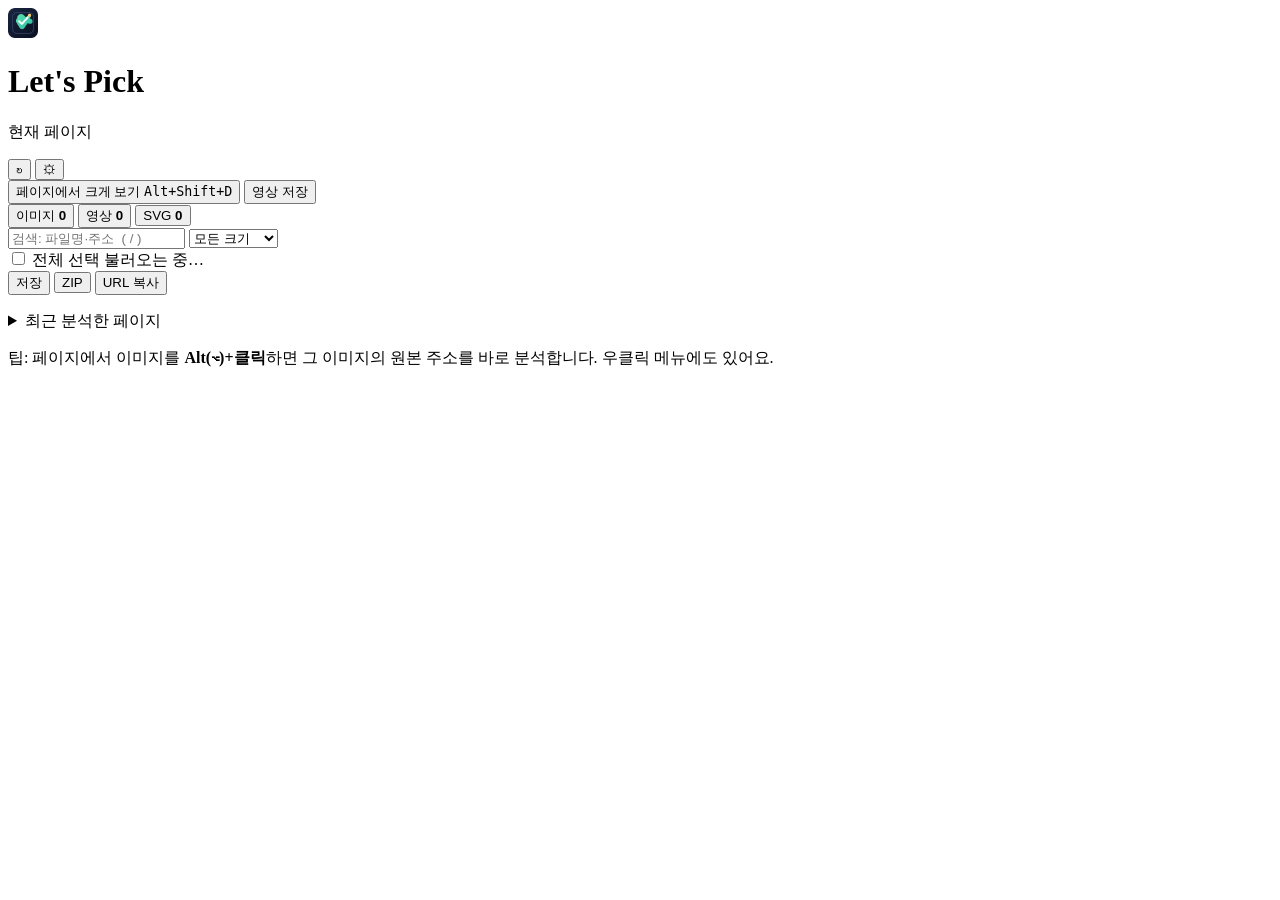
==== popup.html @ caf3a01e "Rename extension to Let's Pick and refresh icons" ====
<!doctype html>
<html lang="ko">
<meta charset="utf-8">
<title>Let's Pick</title>
<link rel="stylesheet" href="popup.css">
<main>
  <header>
    <img src="icon-48.png" width="30" height="30" alt="">
    <div class="title">
      <h1>Let's Pick <small id="ver"></small></h1>
      <p id="pageHost">현재 페이지</p>
    </div>
    <button id="refresh" class="icon" type="button" title="다시 찾기">↻</button>
    <button id="settings" class="icon" type="button" title="설정">⚙</button>
  </header>

  <div class="primary">
    <button id="openPanel" type="button" class="brand" title="페이지 위에 큰 패널을 엽니다">
      페이지에서 크게 보기 <kbd id="panelKey">Alt+Shift+D</kbd>
    </button>
    <button id="oneClickVideo" type="button" title="재생 중인 영상을 원본 파일로 저장하거나, 막혀 있으면 끝까지 녹화합니다">영상 저장</button>
  </div>

  <nav class="tabs" role="tablist">
    <button data-tab="images" class="active" type="button">이미지 <b id="n-images">0</b></button>
    <button data-tab="videos" type="button">영상 <b id="n-videos">0</b></button>
    <button data-tab="svgs" type="button">SVG <b id="n-svgs">0</b></button>
  </nav>

  <div class="filters">
    <input id="search" type="search" placeholder="검색: 파일명·주소  ( / )" autocomplete="off">
    <select id="minPx" title="작은 썸네일·아이콘 숨기기">
      <option value="0">모든 크기</option>
      <option value="200">200px 이상</option>
      <option value="400">400px 이상</option>
      <option value="800">800px 이상</option>
    </select>
  </div>

  <div class="toolbar">
    <label><input id="selectAll" type="checkbox"> 전체 선택</label>
    <span id="count">불러오는 중…</span>
  </div>

  <section id="list" class="grid" aria-live="polite"></section>

  <footer>
    <button id="download" type="button" class="brand">저장</button>
    <button id="zip" type="button">ZIP</button>
    <button id="copy" type="button">URL 복사</button>
  </footer>
  <p id="status" role="status"></p>

  <details id="historyBox">
    <summary>최근 분석한 페이지</summary>
    <section id="history"></section>
  </details>

  <p class="tips">팁: 페이지에서 이미지를 <b>Alt(⌥)+클릭</b>하면 그 이미지의 원본 주소를 바로 분석합니다. 우클릭 메뉴에도 있어요.</p>
</main>
<script src="shared.js"></script>
<script src="popup.js"></script>
</html>
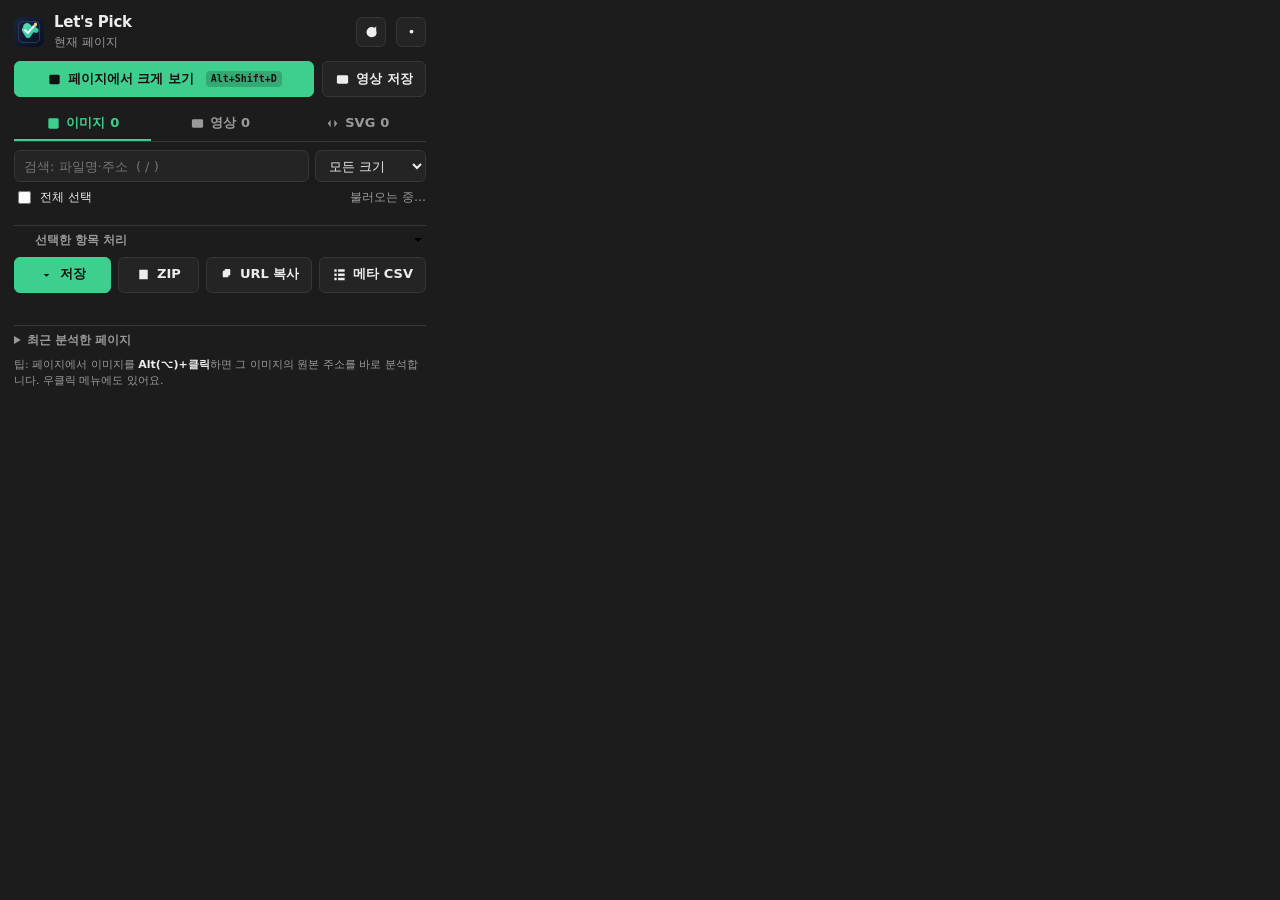
==== commit a0ce1454: "Clean workspace and back up Let's Pick v1.2.0" ====
--- a/popup.html
+++ b/popup.html
@@ -10,21 +10,21 @@
       <h1>Let's Pick <small id="ver"></small></h1>
       <p id="pageHost">현재 페이지</p>
     </div>
-    <button id="refresh" class="icon" type="button" title="다시 찾기">↻</button>
-    <button id="settings" class="icon" type="button" title="설정">⚙</button>
+    <button id="refresh" class="icon" type="button" title="다시 찾기" aria-label="다시 찾기"><svg class="btn-icon" viewBox="0 0 32 32" aria-hidden="true"><path d="M26 12a11 11 0 1 0 1 8"/><path d="M26 5v7h-7"/></svg></button>
+    <button id="settings" class="icon" type="button" title="설정" aria-label="설정"><svg class="btn-icon" viewBox="0 0 32 32" aria-hidden="true"><circle cx="16" cy="16" r="4"/><path d="M16 4v4M16 24v4M4 16h4M24 16h4M7.5 7.5l2.8 2.8M21.7 21.7l2.8 2.8M24.5 7.5l-2.8 2.8M10.3 21.7l-2.8 2.8"/></svg></button>
   </header>
 
   <div class="primary">
     <button id="openPanel" type="button" class="brand" title="페이지 위에 큰 패널을 엽니다">
-      페이지에서 크게 보기 <kbd id="panelKey">Alt+Shift+D</kbd>
+      <svg class="btn-icon" viewBox="0 0 32 32" aria-hidden="true"><rect x="5" y="6" width="22" height="20" rx="3"/><path d="M9 11h14M9 16h9M9 21h12"/></svg><span class="btn-label">페이지에서 크게 보기</span> <kbd id="panelKey">Alt+Shift+D</kbd>
     </button>
-    <button id="oneClickVideo" type="button" title="재생 중인 영상을 원본 파일로 저장하거나, 막혀 있으면 끝까지 녹화합니다">영상 저장</button>
+    <button id="oneClickVideo" type="button" title="재생 중인 영상을 원본 파일로 저장하거나, 막혀 있으면 끝까지 녹화합니다"><svg class="btn-icon" viewBox="0 0 32 32" aria-hidden="true"><rect x="4" y="7" width="24" height="18" rx="3"/><path d="m13 12 7 4-7 4v-8Z"/></svg><span class="btn-label">영상 저장</span></button>
   </div>
 
   <nav class="tabs" role="tablist">
-    <button data-tab="images" class="active" type="button">이미지 <b id="n-images">0</b></button>
-    <button data-tab="videos" type="button">영상 <b id="n-videos">0</b></button>
-    <button data-tab="svgs" type="button">SVG <b id="n-svgs">0</b></button>
+    <button data-tab="images" class="active" type="button"><svg class="tab-icon" viewBox="0 0 32 32" aria-hidden="true"><rect x="5" y="5" width="22" height="22" rx="3"/><circle cx="11" cy="12" r="2"/><path d="m6 23 7-7 4 4 3-3 6 6"/></svg>이미지 <b id="n-images">0</b></button>
+    <button data-tab="videos" type="button"><svg class="tab-icon" viewBox="0 0 32 32" aria-hidden="true"><rect x="4" y="7" width="24" height="18" rx="3"/><path d="m13 12 7 4-7 4v-8Z"/></svg>영상 <b id="n-videos">0</b></button>
+    <button data-tab="svgs" type="button"><svg class="tab-icon" viewBox="0 0 32 32" aria-hidden="true"><path d="m12 8-6 8 6 8M20 8l6 8-6 8M18 5l-4 22"/></svg>SVG <b id="n-svgs">0</b></button>
   </nav>
 
   <div class="filters">
@@ -44,11 +44,15 @@
 
   <section id="list" class="grid" aria-live="polite"></section>
 
-  <footer>
-    <button id="download" type="button" class="brand">저장</button>
-    <button id="zip" type="button">ZIP</button>
-    <button id="copy" type="button">URL 복사</button>
-  </footer>
+  <details class="bulk-group" open>
+    <summary><svg class="group-icon" viewBox="0 0 32 32" aria-hidden="true"><path d="M7 6h18M7 16h18M7 26h18"/><path d="M3 6h.01M3 16h.01M3 26h.01"/></svg><span>선택한 항목 처리</span><svg class="group-chevron" viewBox="0 0 32 32" aria-hidden="true"><path d="m8 10 8 8 8-8"/></svg></summary>
+    <footer class="bulk-actions">
+      <button id="download" type="button" class="brand"><svg class="btn-icon" viewBox="0 0 32 32" aria-hidden="true"><path d="M16 4v17M10 15l6 6 6-6M6 25h20"/></svg><span class="btn-label">저장</span></button>
+      <button id="zip" type="button"><svg class="btn-icon" viewBox="0 0 32 32" aria-hidden="true"><path d="M7 6h18v20H7zM12 6v4M16 6v4M20 6v4"/><path d="M13 17h6M13 21h6"/></svg><span class="btn-label">ZIP</span></button>
+      <button id="copy" type="button"><svg class="btn-icon" viewBox="0 0 32 32" aria-hidden="true"><rect x="8" y="8" width="12" height="14" rx="2"/><path d="M12 8V6a2 2 0 0 1 2-2h8a2 2 0 0 1 2 2v10a2 2 0 0 1-2 2h-2"/></svg><span class="btn-label">URL 복사</span></button>
+      <button id="meta" type="button"><svg class="btn-icon" viewBox="0 0 32 32" aria-hidden="true"><path d="M5 5h5v5H5V5Zm0 9h5v5H5v-5Zm0 9h5v5H5v-5Zm8-18h14v5H13V5Zm0 9h14v5H13v-5Zm0 9h14v5H13v-5Z"/></svg><span class="btn-label">메타 CSV</span></button>
+    </footer>
+  </details>
   <p id="status" role="status"></p>
 
   <details id="historyBox">
--- a/popup.css
+++ b/popup.css
@@ -0,0 +1,80 @@
+*{box-sizing:border-box}
+:root{--brand:#3ecf8e;--brand-hover:#65d9a5;--bg:#1c1c1c;--surface:#242424;--overlay:#2e2e2e;--fg:#ededed;--muted:#9a9a9a;--border:#363636;--danger:#f87171}
+body{margin:0;width:440px;color:var(--fg);font:13px/1.45 ui-sans-serif,system-ui,-apple-system,"Apple SD Gothic Neo","Malgun Gothic",sans-serif;background:var(--bg)}
+main{padding:12px 14px 10px}
+header{display:flex;align-items:center;gap:10px;margin-bottom:10px}
+header img{border-radius:6px}
+.title{min-width:0;flex:1}
+h1{font-size:15px;margin:0;font-weight:650;letter-spacing:-.3px}
+h1 small{color:var(--muted);font-size:11px;font-weight:600;margin-left:4px}
+#pageHost{margin:0;color:var(--muted);font-size:12px;white-space:nowrap;overflow:hidden;text-overflow:ellipsis}
+button{font:inherit;cursor:pointer}
+button:disabled{opacity:.45;cursor:default}
+.icon{width:30px;height:30px;border:1px solid var(--border);border-radius:6px;background:var(--surface);color:var(--fg);font-size:15px;line-height:1;display:inline-flex;align-items:center;justify-content:center}
+.icon:hover{background:var(--overlay)}
+.primary{display:grid;grid-template-columns:1fr auto;gap:8px;margin-bottom:10px}
+.primary button,footer button{min-height:36px;border:1px solid var(--border);border-radius:6px;background:var(--surface);color:var(--fg);font-weight:650;padding:0 12px}
+.primary button:hover:not(:disabled),footer button:hover:not(:disabled){background:var(--overlay)}
+button.brand{background:var(--brand)!important;border-color:var(--brand)!important;color:#111!important}
+button.brand:hover:not(:disabled){background:var(--brand-hover)!important}
+kbd{display:inline-block;margin-left:6px;padding:0 5px;border-radius:4px;background:rgb(0 0 0 / 18%);font:600 10px/16px ui-monospace,Menlo,monospace}
+.tabs{display:grid;grid-template-columns:repeat(3,1fr);border-bottom:1px solid var(--border);margin-bottom:8px}
+.tabs button{min-height:34px;border:0;border-bottom:2px solid transparent;background:transparent;color:var(--muted);font-weight:650}
+.tabs button.active{color:var(--brand);border-color:var(--brand)}
+.tabs b{font-weight:600}
+.filters{display:flex;gap:6px;margin-bottom:6px}
+.filters input,.filters select{height:32px;border:1px solid var(--border);border-radius:6px;background:var(--surface);color:var(--fg);padding:0 9px;font:inherit}
+.filters input{flex:1;min-width:0}
+.filters input:focus,.filters select:focus{outline:2px solid rgb(62 207 142 / 45%);border-color:var(--brand)}
+.toolbar{display:flex;align-items:center;justify-content:space-between;margin:4px 0 8px;color:var(--muted);font-size:12px}
+.toolbar label{display:flex;align-items:center;gap:6px;color:var(--fg);cursor:pointer}
+.grid{display:grid;grid-template-columns:repeat(3,minmax(0,1fr));gap:7px;max-height:330px;overflow:auto;padding-right:2px}
+.tile{position:relative;border:1px solid var(--border);border-radius:7px;background:var(--surface);overflow:hidden;cursor:pointer}
+.tile:hover{border-color:#555}
+.tile.checked{border-color:var(--brand);box-shadow:0 0 0 1px var(--brand) inset}
+.tile .check{position:absolute;left:6px;top:6px;z-index:2;width:16px;height:16px;accent-color:var(--brand);cursor:pointer}
+.thumb{display:block;width:100%;height:92px;object-fit:cover;background:#111}
+.svg-thumb{object-fit:contain;padding:14px;background:#f4f1ea}
+.video-thumb,.broken{display:flex;align-items:center;justify-content:center;color:var(--muted);font-size:12px}
+.meta{padding:4px 6px 0;color:var(--muted);font-size:10.5px;white-space:nowrap;overflow:hidden;text-overflow:ellipsis}
+.actions{display:flex;gap:3px;padding:4px 5px 5px}
+.actions button{flex:1;min-width:0;height:22px;border:1px solid var(--border);border-radius:4px;background:var(--bg);color:var(--fg);font-size:11px;padding:0}
+.actions button:hover{border-color:var(--brand);color:var(--brand)}
+.empty{grid-column:1/-1;margin:22px 6px;text-align:center;color:var(--muted);font-size:12px;line-height:1.6}
+.empty.small{margin:8px 0}
+footer{display:grid;grid-template-columns:1.3fr 1fr 1fr;gap:7px;margin-top:10px}
+#status{min-height:18px;margin:8px 0 2px;color:var(--brand);font-size:12px}
+#status.error{color:var(--danger)}
+details{margin-top:6px;border-top:1px solid var(--border);padding-top:6px}
+summary{cursor:pointer;color:var(--muted);font-size:12px;font-weight:600}
+.hist{display:block;margin-top:6px;padding:7px 9px;border:1px solid var(--border);border-radius:6px;color:var(--fg);text-decoration:none;background:var(--surface)}
+.hist:hover{border-color:var(--brand)}
+.hist b{display:block;font-size:12px;overflow:hidden;text-overflow:ellipsis;white-space:nowrap}
+.hist span{display:block;color:var(--muted);font-size:11px}
+.tips{margin:8px 0 0;color:var(--muted);font-size:11px;line-height:1.5}
+.tips b{color:var(--fg)}
+[hidden]{display:none!important}
+/* 1.1 video rows */
+#list.vlist{display:flex;flex-direction:column;gap:8px}
+.vhelp{margin:0;color:var(--muted);font-size:11.5px}
+.vrow{border:1px solid var(--border);background:var(--surface);border-radius:10px;padding:8px 10px;display:flex;flex-direction:column;gap:4px}
+.vrow.playing{border-color:#10b981;box-shadow:0 0 0 1px #10b981 inset}
+.vrow .check{position:static;margin:0}
+.vhead{display:flex;align-items:center;gap:6px;flex-wrap:wrap;font-size:12.5px}
+.vbadge{font-size:10.5px;font-weight:700;padding:3px 7px;border-radius:999px;background:var(--overlay);color:var(--fg);white-space:nowrap}
+.vbadge.k-direct{background:#10b981;color:#062b1f}
+.vbadge.k-dash,.vbadge.k-hls{background:#3b82f6;color:#fff}
+.vbadge.k-record{background:#f59e0b;color:#2b1a00}
+.vbadge.k-drm{background:#ef4444;color:#fff}
+.vnote{margin:0;font-size:11.5px;line-height:1.45;color:var(--muted)}
+.vrow .actions{display:flex;gap:6px;position:static;opacity:1}
+.btn-icon,.tab-icon,.group-icon{width:15px;height:15px;flex:none;fill:currentColor;stroke:none;stroke-width:0;stroke-linecap:round;stroke-linejoin:round}.filled-icon{fill:currentColor;stroke:none}
+.video-row-thumb{display:block;width:100%;height:118px;object-fit:cover;border:1px solid var(--border);border-radius:7px;background:#111}
+.primary button,footer button,.actions button{display:inline-flex;align-items:center;justify-content:center;gap:6px}
+.btn-label{min-width:0;overflow:hidden;text-overflow:ellipsis;white-space:nowrap}
+.tabs button{display:flex;align-items:center;justify-content:center;gap:5px}
+.bulk-group{margin-top:10px;border-top:1px solid var(--border);padding-top:6px}.bulk-group summary{display:flex;align-items:center;gap:7px;cursor:pointer;color:var(--muted);font-size:12px;font-weight:650;list-style:none;user-select:none}.bulk-group summary::-webkit-details-marker{display:none}.bulk-group summary:hover{color:var(--fg)}.group-icon{width:14px;height:14px}.group-chevron{margin-left:auto;font-size:16px;transition:transform .18s ease}.bulk-group:not([open]) .group-chevron{transform:rotate(-90deg)}
+.bulk-actions{display:grid;grid-template-columns:1.2fr 1fr 1fr 1fr;gap:7px;margin-top:7px}
+html,body{scrollbar-color:#262626 #0b0b0b;scrollbar-width:thin}
+::-webkit-scrollbar{width:10px;height:10px}::-webkit-scrollbar-track{background:#0b0b0b}::-webkit-scrollbar-thumb{background:#262626;border:3px solid #0b0b0b;border-radius:999px}::-webkit-scrollbar-thumb:hover{background:#343434}
+.group-chevron{width:16px;height:16px;display:block;transition:transform .18s ease}.bulk-group:not([open]) .group-chevron{transform:rotate(-90deg)}
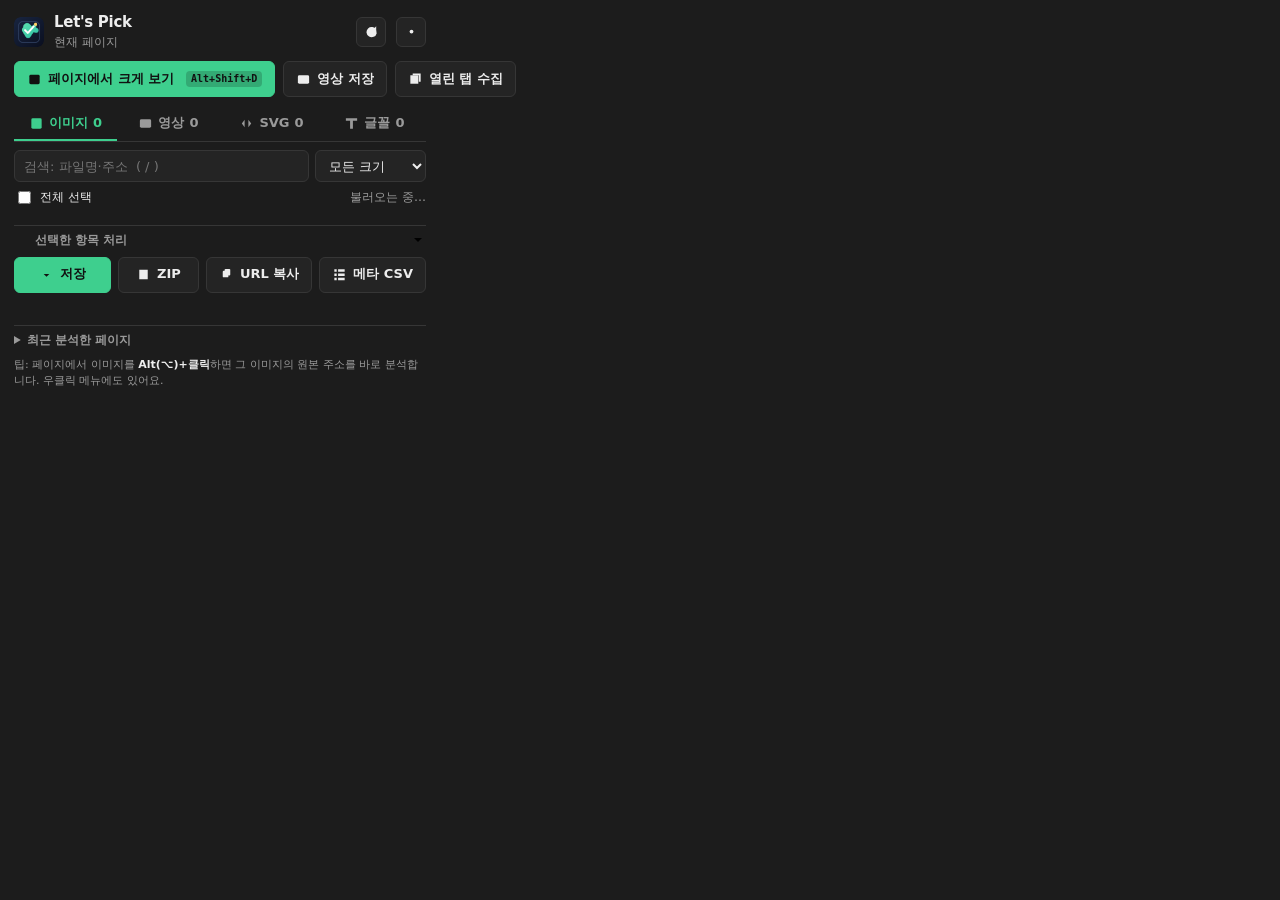
==== commit 568b36a0: "Add font collection and multi-tab workflow" ====
--- a/popup.html
+++ b/popup.html
@@ -19,12 +19,14 @@
       <svg class="btn-icon" viewBox="0 0 32 32" aria-hidden="true"><rect x="5" y="6" width="22" height="20" rx="3"/><path d="M9 11h14M9 16h9M9 21h12"/></svg><span class="btn-label">페이지에서 크게 보기</span> <kbd id="panelKey">Alt+Shift+D</kbd>
     </button>
     <button id="oneClickVideo" type="button" title="재생 중인 영상을 원본 파일로 저장하거나, 막혀 있으면 끝까지 녹화합니다"><svg class="btn-icon" viewBox="0 0 32 32" aria-hidden="true"><rect x="4" y="7" width="24" height="18" rx="3"/><path d="m13 12 7 4-7 4v-8Z"/></svg><span class="btn-label">영상 저장</span></button>
+    <button id="collectTabs" type="button" title="현재 창의 웹페이지 탭을 모두 수집합니다"><svg class="btn-icon" viewBox="0 0 32 32" aria-hidden="true"><path d="M5 7h17v18H5z"/><path d="M10 3h17v18h-4V7H10z"/></svg><span class="btn-label">열린 탭 수집</span></button>
   </div>
 
   <nav class="tabs" role="tablist">
     <button data-tab="images" class="active" type="button"><svg class="tab-icon" viewBox="0 0 32 32" aria-hidden="true"><rect x="5" y="5" width="22" height="22" rx="3"/><circle cx="11" cy="12" r="2"/><path d="m6 23 7-7 4 4 3-3 6 6"/></svg>이미지 <b id="n-images">0</b></button>
     <button data-tab="videos" type="button"><svg class="tab-icon" viewBox="0 0 32 32" aria-hidden="true"><rect x="4" y="7" width="24" height="18" rx="3"/><path d="m13 12 7 4-7 4v-8Z"/></svg>영상 <b id="n-videos">0</b></button>
     <button data-tab="svgs" type="button"><svg class="tab-icon" viewBox="0 0 32 32" aria-hidden="true"><path d="m12 8-6 8 6 8M20 8l6 8-6 8M18 5l-4 22"/></svg>SVG <b id="n-svgs">0</b></button>
+    <button data-tab="fonts" type="button"><svg class="tab-icon" viewBox="0 0 32 32" aria-hidden="true"><path d="M4 5h24v5h-9v17h-6V10H4V5Z"/></svg>글꼴 <b id="n-fonts">0</b></button>
   </nav>
 
   <div class="filters">
--- a/popup.css
+++ b/popup.css
@@ -12,13 +12,13 @@
 button:disabled{opacity:.45;cursor:default}
 .icon{width:30px;height:30px;border:1px solid var(--border);border-radius:6px;background:var(--surface);color:var(--fg);font-size:15px;line-height:1;display:inline-flex;align-items:center;justify-content:center}
 .icon:hover{background:var(--overlay)}
-.primary{display:grid;grid-template-columns:1fr auto;gap:8px;margin-bottom:10px}
+.primary{display:grid;grid-template-columns:1fr auto auto;gap:8px;margin-bottom:10px}
 .primary button,footer button{min-height:36px;border:1px solid var(--border);border-radius:6px;background:var(--surface);color:var(--fg);font-weight:650;padding:0 12px}
 .primary button:hover:not(:disabled),footer button:hover:not(:disabled){background:var(--overlay)}
 button.brand{background:var(--brand)!important;border-color:var(--brand)!important;color:#111!important}
 button.brand:hover:not(:disabled){background:var(--brand-hover)!important}
 kbd{display:inline-block;margin-left:6px;padding:0 5px;border-radius:4px;background:rgb(0 0 0 / 18%);font:600 10px/16px ui-monospace,Menlo,monospace}
-.tabs{display:grid;grid-template-columns:repeat(3,1fr);border-bottom:1px solid var(--border);margin-bottom:8px}
+.tabs{display:grid;grid-template-columns:repeat(4,1fr);border-bottom:1px solid var(--border);margin-bottom:8px}
 .tabs button{min-height:34px;border:0;border-bottom:2px solid transparent;background:transparent;color:var(--muted);font-weight:650}
 .tabs button.active{color:var(--brand);border-color:var(--brand)}
 .tabs b{font-weight:600}
@@ -35,6 +35,8 @@
 .tile .check{position:absolute;left:6px;top:6px;z-index:2;width:16px;height:16px;accent-color:var(--brand);cursor:pointer}
 .thumb{display:block;width:100%;height:92px;object-fit:cover;background:#111}
 .svg-thumb{object-fit:contain;padding:14px;background:#f4f1ea}
+.font-thumb{display:flex;align-items:center;justify-content:center;flex-direction:column;gap:2px;background:linear-gradient(135deg,#18251f,#101514);color:var(--brand);font:700 32px/1 Georgia,serif}
+.font-thumb small{max-width:90%;overflow:hidden;text-overflow:ellipsis;white-space:nowrap;color:var(--muted);font:11px/1.2 ui-sans-serif,system-ui,sans-serif}
 .video-thumb,.broken{display:flex;align-items:center;justify-content:center;color:var(--muted);font-size:12px}
 .meta{padding:4px 6px 0;color:var(--muted);font-size:10.5px;white-space:nowrap;overflow:hidden;text-overflow:ellipsis}
 .actions{display:flex;gap:3px;padding:4px 5px 5px}
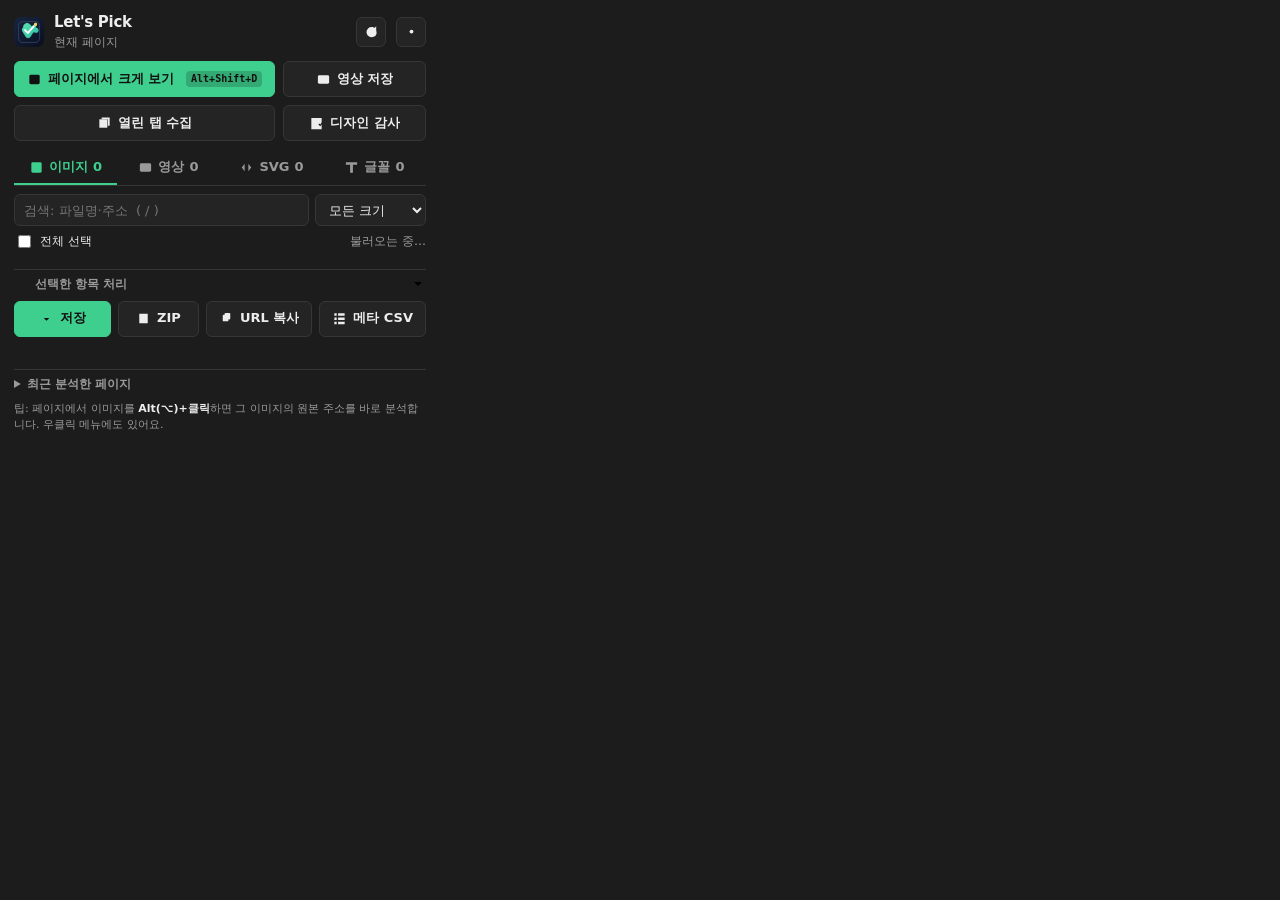
==== commit 7ee72459: "Add page-wide design audit and token export" ====
--- a/popup.html
+++ b/popup.html
@@ -20,6 +20,7 @@
     </button>
     <button id="oneClickVideo" type="button" title="재생 중인 영상을 원본 파일로 저장하거나, 막혀 있으면 끝까지 녹화합니다"><svg class="btn-icon" viewBox="0 0 32 32" aria-hidden="true"><rect x="4" y="7" width="24" height="18" rx="3"/><path d="m13 12 7 4-7 4v-8Z"/></svg><span class="btn-label">영상 저장</span></button>
     <button id="collectTabs" type="button" title="현재 창의 웹페이지 탭을 모두 수집합니다"><svg class="btn-icon" viewBox="0 0 32 32" aria-hidden="true"><path d="M5 7h17v18H5z"/><path d="M10 3h17v18h-4V7H10z"/></svg><span class="btn-label">열린 탭 수집</span></button>
+    <button id="designAudit" type="button" title="페이지 전체의 디자인 토큰과 일관성을 분석합니다"><svg class="btn-icon" viewBox="0 0 32 32" aria-hidden="true"><path d="M5 4h22v24H5V4Zm5 5h12v3H10V9Zm0 6h8v3h-8v-3Zm0 6h12v3H10v-3Z"/><path d="m22 16 2 2 4-5 2 2-6 7-4-4 2-2Z" fill="#1c1c1c"/></svg><span class="btn-label">디자인 감사</span></button>
   </div>
 
   <nav class="tabs" role="tablist">
--- a/popup.css
+++ b/popup.css
@@ -12,7 +12,7 @@
 button:disabled{opacity:.45;cursor:default}
 .icon{width:30px;height:30px;border:1px solid var(--border);border-radius:6px;background:var(--surface);color:var(--fg);font-size:15px;line-height:1;display:inline-flex;align-items:center;justify-content:center}
 .icon:hover{background:var(--overlay)}
-.primary{display:grid;grid-template-columns:1fr auto auto;gap:8px;margin-bottom:10px}
+.primary{display:grid;grid-template-columns:1fr 1fr;gap:8px;margin-bottom:10px}
 .primary button,footer button{min-height:36px;border:1px solid var(--border);border-radius:6px;background:var(--surface);color:var(--fg);font-weight:650;padding:0 12px}
 .primary button:hover:not(:disabled),footer button:hover:not(:disabled){background:var(--overlay)}
 button.brand{background:var(--brand)!important;border-color:var(--brand)!important;color:#111!important}
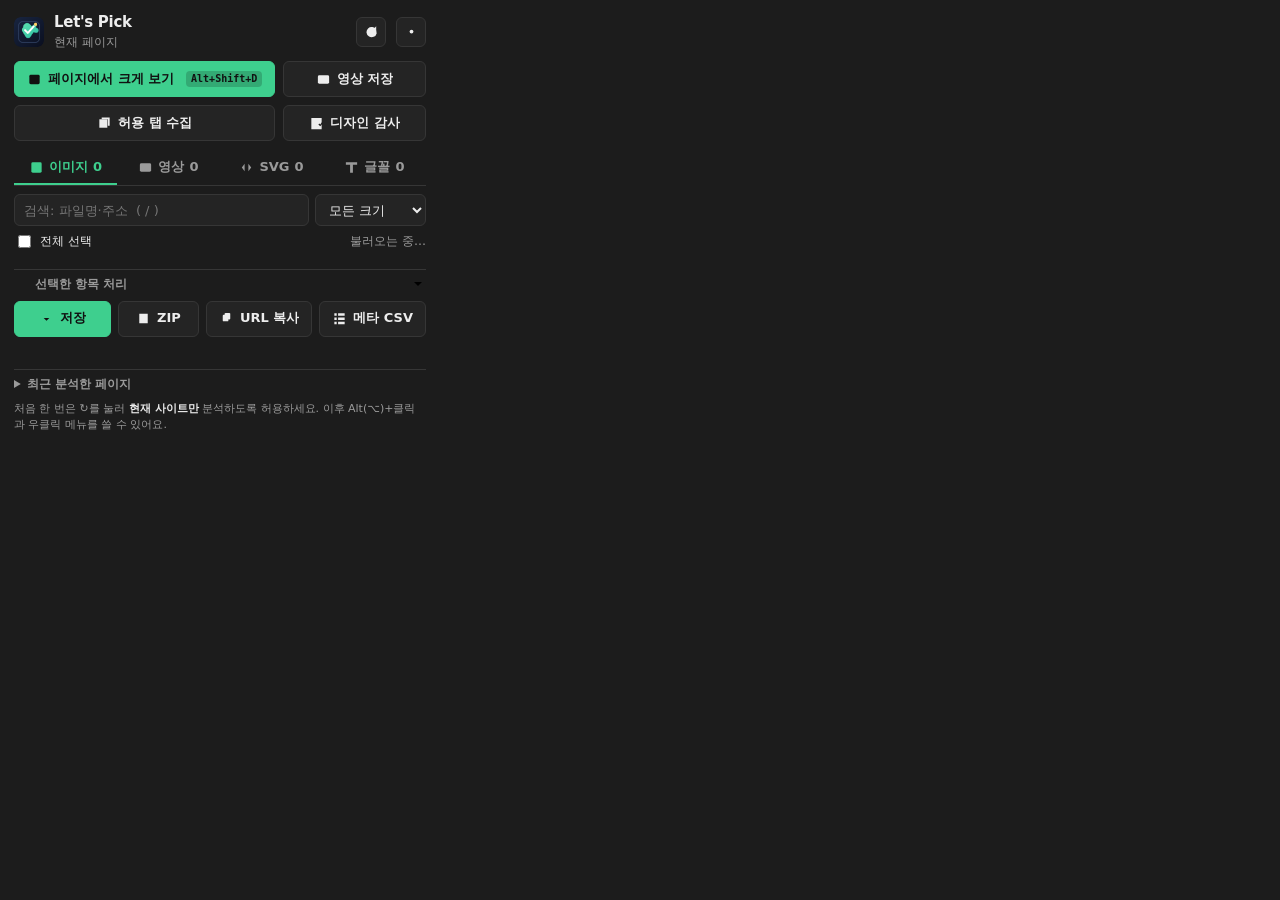
==== commit 2639f446: "feat: make website access explicit and per-site" ====
--- a/popup.html
+++ b/popup.html
@@ -19,7 +19,7 @@
       <svg class="btn-icon" viewBox="0 0 32 32" aria-hidden="true"><rect x="5" y="6" width="22" height="20" rx="3"/><path d="M9 11h14M9 16h9M9 21h12"/></svg><span class="btn-label">페이지에서 크게 보기</span> <kbd id="panelKey">Alt+Shift+D</kbd>
     </button>
     <button id="oneClickVideo" type="button" title="재생 중인 영상을 원본 파일로 저장하거나, 막혀 있으면 끝까지 녹화합니다"><svg class="btn-icon" viewBox="0 0 32 32" aria-hidden="true"><rect x="4" y="7" width="24" height="18" rx="3"/><path d="m13 12 7 4-7 4v-8Z"/></svg><span class="btn-label">영상 저장</span></button>
-    <button id="collectTabs" type="button" title="현재 창의 웹페이지 탭을 모두 수집합니다"><svg class="btn-icon" viewBox="0 0 32 32" aria-hidden="true"><path d="M5 7h17v18H5z"/><path d="M10 3h17v18h-4V7H10z"/></svg><span class="btn-label">열린 탭 수집</span></button>
+    <button id="collectTabs" type="button" title="이미 허용한 사이트의 열린 탭만 수집합니다"><svg class="btn-icon" viewBox="0 0 32 32" aria-hidden="true"><path d="M5 7h17v18H5z"/><path d="M10 3h17v18h-4V7H10z"/></svg><span class="btn-label">허용 탭 수집</span></button>
     <button id="designAudit" type="button" title="페이지 전체의 디자인 토큰과 일관성을 분석합니다"><svg class="btn-icon" viewBox="0 0 32 32" aria-hidden="true"><path d="M5 4h22v24H5V4Zm5 5h12v3H10V9Zm0 6h8v3h-8v-3Zm0 6h12v3H10v-3Z"/><path d="m22 16 2 2 4-5 2 2-6 7-4-4 2-2Z" fill="#1c1c1c"/></svg><span class="btn-label">디자인 감사</span></button>
   </div>
 
@@ -63,7 +63,7 @@
     <section id="history"></section>
   </details>
 
-  <p class="tips">팁: 페이지에서 이미지를 <b>Alt(⌥)+클릭</b>하면 그 이미지의 원본 주소를 바로 분석합니다. 우클릭 메뉴에도 있어요.</p>
+  <p class="tips">처음 한 번은 ↻를 눌러 <b>현재 사이트만</b> 분석하도록 허용하세요. 이후 Alt(⌥)+클릭과 우클릭 메뉴를 쓸 수 있어요.</p>
 </main>
 <script src="shared.js"></script>
 <script src="popup.js"></script>
--- a/popup.css
+++ b/popup.css
@@ -56,6 +56,10 @@
 .tips{margin:8px 0 0;color:var(--muted);font-size:11px;line-height:1.5}
 .tips b{color:var(--fg)}
 [hidden]{display:none!important}
+.font-list{grid-template-columns:1fr}
+.font-list .font-thumb{height:112px;align-items:flex-start;padding:18px 20px;text-align:left}
+.font-list .font-thumb strong{font-size:25px;line-height:1.2}
+.font-list .font-thumb small{font-size:12px;line-height:1.35}
 /* 1.1 video rows */
 #list.vlist{display:flex;flex-direction:column;gap:8px}
 .vhelp{margin:0;color:var(--muted);font-size:11.5px}
